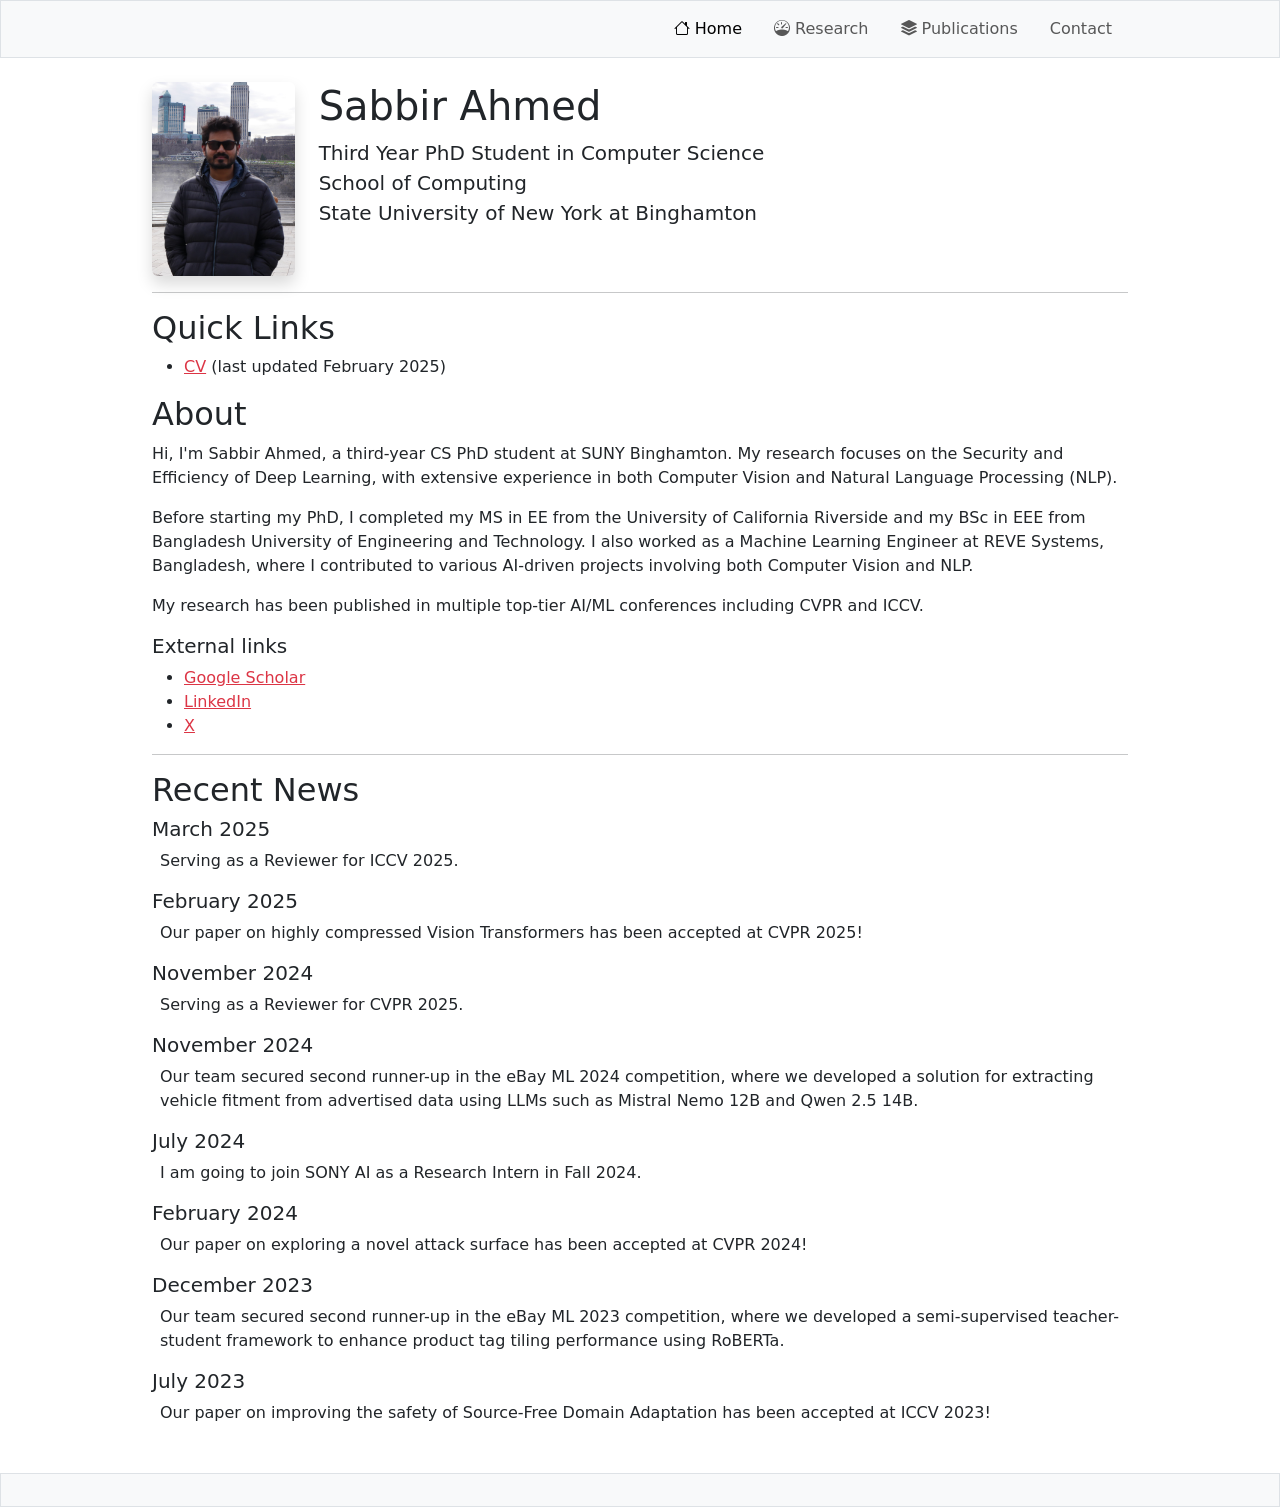
==== index.html @ a683b58c "updated" ====
<!DOCTYPE html>
<html class="h-100">
    <head>
        <title>About | Sabbir Ahmed</title>
        <link rel="stylesheet" href="//cdnjs.cloudflare.com/ajax/libs/normalize/8.0.1/normalize.min.css">
        <script src="https://ajax.googleapis.com/ajax/libs/jquery/3.6.0/jquery.min.js"></script>
        <link rel="stylesheet" href="/assets/styles/font-awesome-4.7.0/css/font-awesome.css">
        
        <link href="https://cdn.jsdelivr.net/npm/bootstrap@5.2.0-beta1/dist/css/bootstrap.min.css" rel="stylesheet" integrity="sha384-0evHe/X+R7YkIZDRvuzKMRqM+OrBnVFBL6DOitfPri4tjfHxaWutUpFmBp4vmVor" crossorigin="anonymous">
        <link rel="stylesheet" href="https://cdn.jsdelivr.net/npm/bootstrap-icons@1.4.0/font/bootstrap-icons.css">
        <script src="https://cdn.jsdelivr.net/npm/bootstrap@5.2.0-beta1/dist/js/bootstrap.bundle.min.js" integrity="sha384-pprn3073KE6tl6bjs2QrFaJGz5/SUsLqktiwsUTF55Jfv3qYSDhgCecCxMW52nD2" crossorigin="anonymous"></script>
    </head>

    <body class="d-flex flex-column h-100">
    
    <header id="header">
        <script>
            $(function() {
                $("#header").load("/assets/html/header.html");
            });
            </script>
    </header>
            
    <main class="flex-shrink-1">
        <div class="container" style="max-width:1000px;">
            <div class="row">
                <div class="col-md-2 col-sm-3 col-xs-3 mt-4">
                    <img class="rounded shadow img-fluid" src="/assets/img_people/pro_pic.jpg" data-holder-rendered="true">
                </div>
                <div class="col-md-10 col-sm-9 col-xs-6 mt-2 pt-3">
                    <h1>Sabbir Ahmed</h1>
                    <p class="lead">
                        Third Year PhD Student in Computer Science<br>
                        School of Computing<br>
                        State University of New York at Binghamton<br>
                    </p>
                </div>
            </div>
            <hr>

            <h2>Quick Links</h2>
            <ul>
                <!-- <li><a href="/research/" class="link-danger">For researchers and businesses interested in collaborating, see the Research page.</a></li>
                <li><a href="/policies/" class="link-danger">Are you a student interested in Vis research? Read the Lab Policies page first!</a></li> -->
                <li><a href="/assets/cv/Sabbir_CV_Feb_2025.pdf" target="_blank" class="link-danger">CV</a> (last updated February 2025)</li>
            </ul>

            <h2>About</h2>

            <p>
                Hi, I'm Sabbir Ahmed, a third-year CS PhD student at SUNY Binghamton. My research focuses on the Security and Efficiency of Deep Learning, with extensive experience in both Computer Vision and Natural Language Processing (NLP).
            </p>
            
            <p>
                Before starting my PhD, I completed my MS in EE from the University of California Riverside and my BSc in EEE from Bangladesh University of Engineering and Technology. I also worked as a Machine Learning Engineer at REVE Systems, Bangladesh, where I contributed to various AI-driven projects involving both Computer Vision and NLP.
            </p>            

            <p>
                My research has been published in multiple top-tier AI/ML conferences including CVPR and ICCV.
            </p>

            <!-- <p>
                Feel free to reach me at: <span style="color:green">sahmed9@binghamton.edu</span>
            </p> -->

            <h5>External links</h5> 
            <ul>
                <li><a href='https://scholar.google.com/citations?user=TVcMzOAAAAAJ&hl=en' class='link-danger' target='_blank'>Google Scholar</a></li>
                <!-- <li><a href='https://dblp.uni-trier.de/pid/139/2338.html' class='link-danger' target='_blank'>DBLP</a></li> -->
                <li><a href='https://www.linkedin.com/in/sabbirahmed1006/' class='link-danger' target='_blank'>LinkedIn</a></li>
                <li><a href='https://x.com/Sahmed9Ahmed' class='link-danger' target='_blank'>X</a></li>
            </ul>

            <hr>
            <h2>Recent News</h2>
            <div class="mb-5">
                <h5>March 2025</h5>
                <p class="mx-2">Serving as a Reviewer for ICCV 2025.</p>

                <h5>February 2025</h5>
                <p class="mx-2">Our paper on highly compressed Vision Transformers has been accepted at CVPR 2025!</p>
                
                <h5>November 2024</h5>
                <p class="mx-2">Serving as a Reviewer for CVPR 2025.</p>

                <h5>November 2024</h5>
                <p class="mx-2">Our team secured second runner-up in the eBay ML 2024 competition, where we developed a solution for extracting vehicle fitment from advertised data using LLMs such as Mistral Nemo 12B and Qwen 2.5 14B.</p>

                <h5>July 2024</h5>
                <p class="mx-2">I am going to join SONY AI as a Research Intern in Fall 2024.</p>

                <h5>February 2024</h5>
                <p class="mx-2">Our paper on exploring a novel attack surface has been accepted at CVPR 2024!</p>

                <h5>December 2023</h5>
                <p class="mx-2">Our team secured second runner-up in the eBay ML 2023 competition, where we developed a semi-supervised teacher-student framework to enhance product tag tiling performance using RoBERTa.</p>

                <h5>July 2023</h5>
                <p class="mx-2">Our paper on improving the safety of Source-Free Domain Adaptation has been accepted at ICCV 2023!</p>
            </div>
                <!-- <button type="button" class="btn btn-primary" data-bs-toggle="modal" data-bs-target="#exampleModal">
                    Launch demo modal
                  </button> -->

                <!-- Modal -->
                <div class="modal fade" id="feb-2022-modal" tabindex="-1" aria-labelledby="exampleModalLabel" aria-hidden="true">
                    <div class="modal-dialog modal-lg" role="document">
                    <div class="modal-content">
                        <!-- <div class="modal-header">
                            <h5 class="modal-title" id="exampleModalLabel">Modal title</h5>
                            <button type="button" class="btn-close" data-bs-dismiss="modal" aria-label="Close"></button>
                        </div> -->
                        <div class="modal-body mb-2 p-2">
                            <img class="rounded shadow img-fluid" src="/assets/img_people/arin_feb2022.png" data-holder-rendered="true">
                        </div>
                        <div class="modal-footer">
                            <!-- <button type="button" class="btn btn-secondary" data-bs-dismiss="modal">Close</button> -->
                            <button type="button" class="btn-close" data-bs-dismiss="modal" aria-label="Close"></button>
                        </div>
                    </div>
                    </div>
                </div>
                <div class="modal fade" id="dec-2024-modal" tabindex="-1" aria-labelledby="exampleModalLabel" aria-hidden="true">
                    <div class="modal-dialog modal-lg" role="document">
                    <div class="modal-content">
                        <div class="modal-body mb-2 p-2">
                            <img class="rounded shadow img-fluid" src="/assets/img_people/fall2024convocation.jpg" data-holder-rendered="true">
                        </div>
                        <div class="modal-footer">
                            <button type="button" class="btn-close" data-bs-dismiss="modal" aria-label="Close"></button>
                        </div>
                    </div>
                    </div>
                </div>


            </div>

        </div> <!-- end container -->
    </main>

    <footer class="footer mt-auto py-3 bg-light border border-top" id="footer">
        <script>
            $(function() {
                $("#footer").load("/assets/html/footer.html");
            });
        </script>
    </footer>







    </body>
</html>
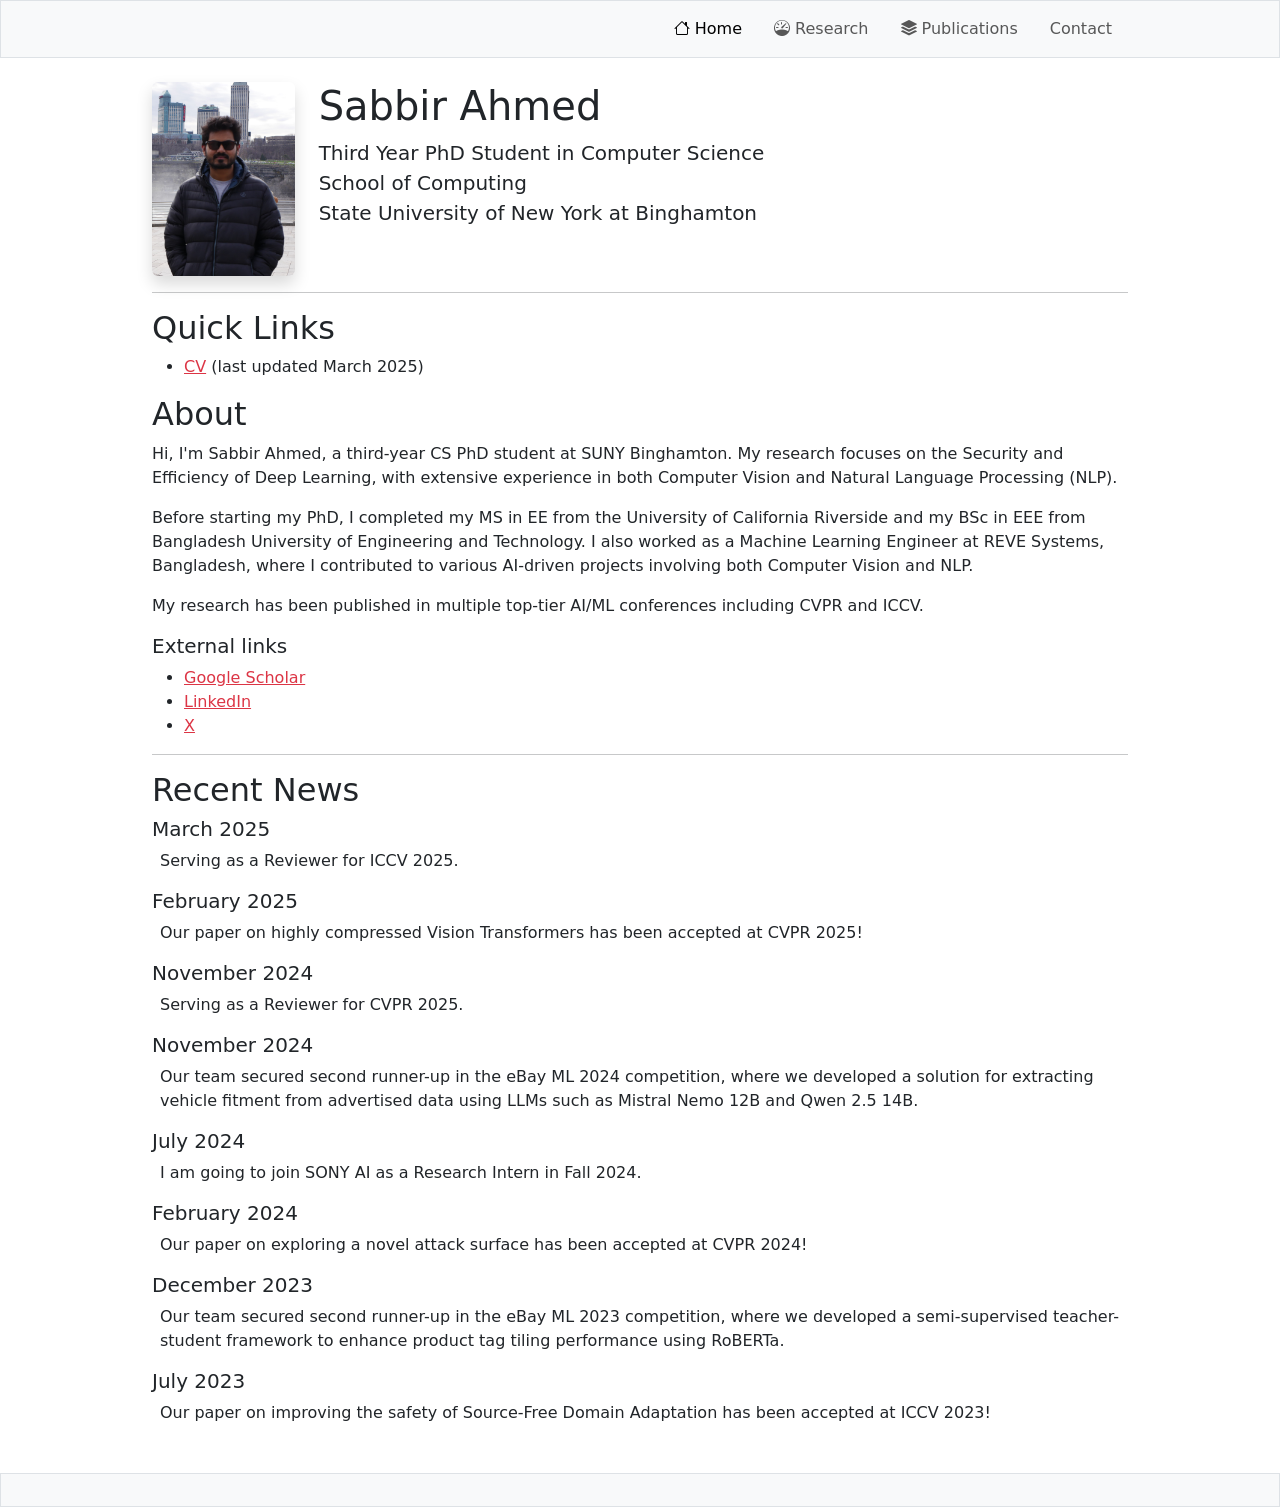
==== commit ec1465ac: "updated" ====
--- a/index.html
+++ b/index.html
@@ -42,7 +42,7 @@
             <ul>
                 <!-- <li><a href="/research/" class="link-danger">For researchers and businesses interested in collaborating, see the Research page.</a></li>
                 <li><a href="/policies/" class="link-danger">Are you a student interested in Vis research? Read the Lab Policies page first!</a></li> -->
-                <li><a href="/assets/cv/Sabbir_CV_Feb_2025.pdf" target="_blank" class="link-danger">CV</a> (last updated February 2025)</li>
+                <li><a href="/assets/cv/Sabbir_CV.pdf" target="_blank" class="link-danger">CV</a> (last updated March 2025)</li>
             </ul>
 
             <h2>About</h2>
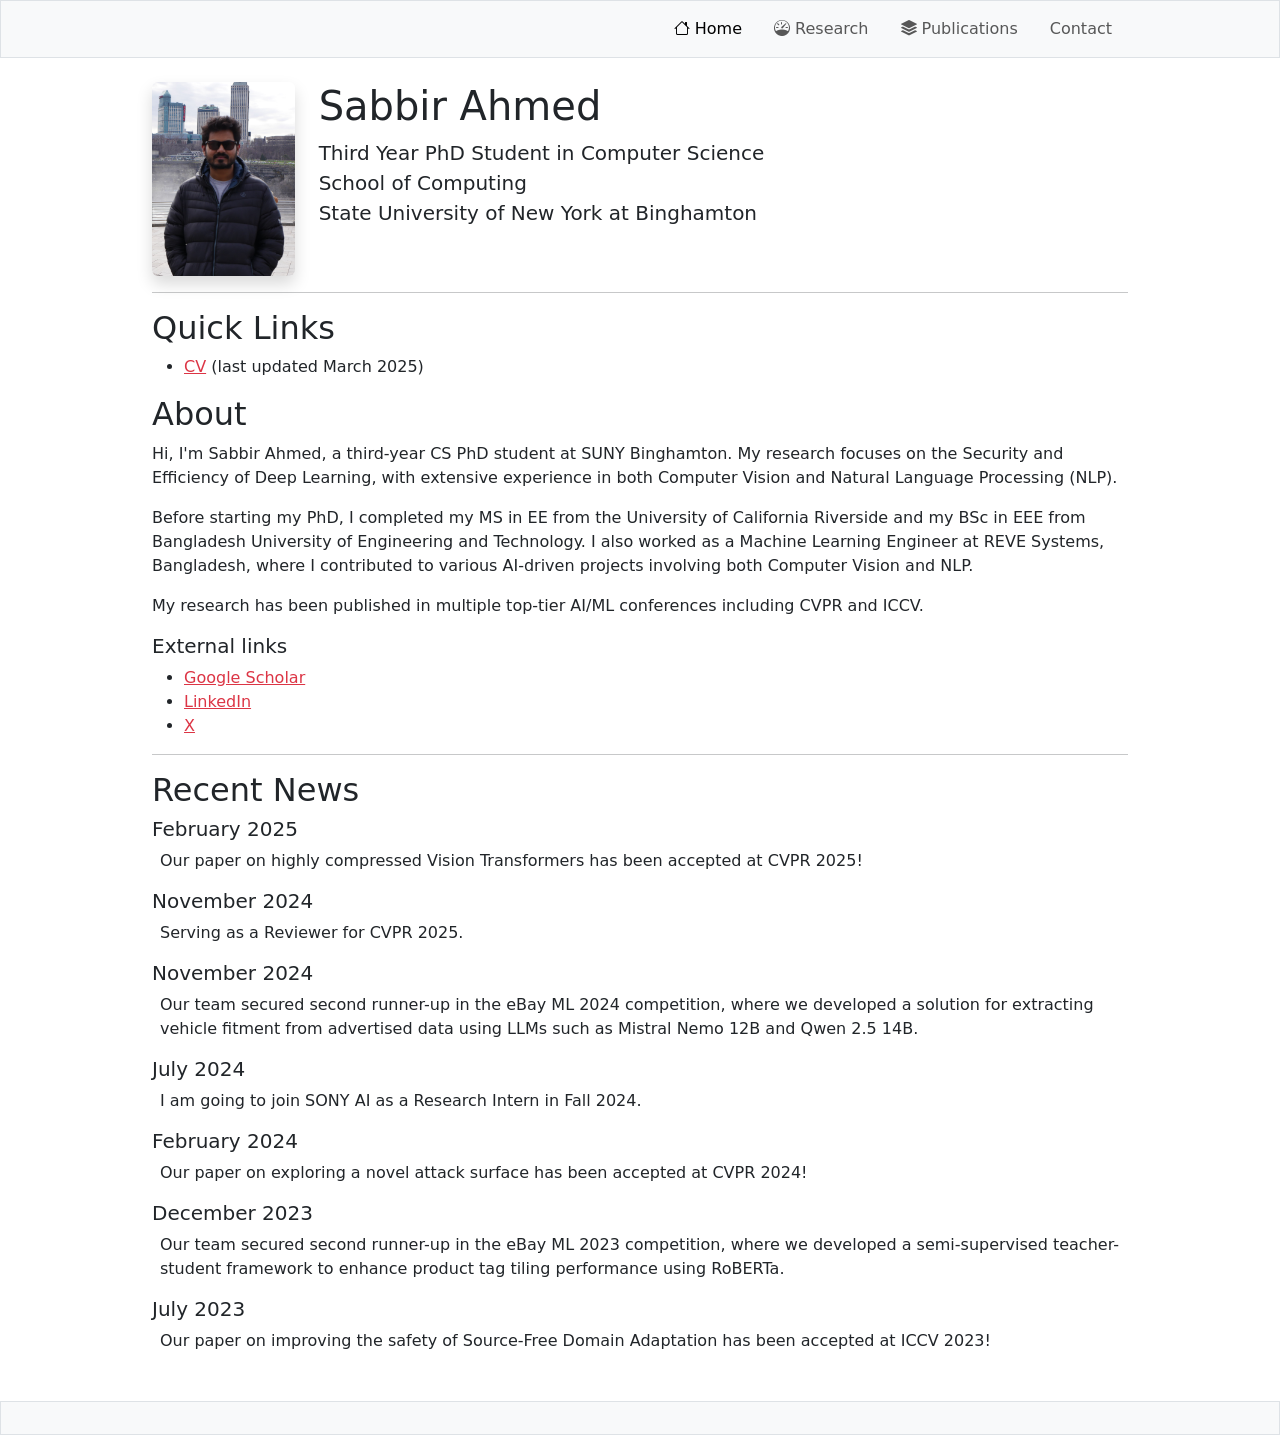
==== commit 366acbbd: "updated" ====
--- a/index.html
+++ b/index.html
@@ -74,9 +74,6 @@
             <hr>
             <h2>Recent News</h2>
             <div class="mb-5">
-                <h5>March 2025</h5>
-                <p class="mx-2">Serving as a Reviewer for ICCV 2025.</p>
-
                 <h5>February 2025</h5>
                 <p class="mx-2">Our paper on highly compressed Vision Transformers has been accepted at CVPR 2025!</p>
                 
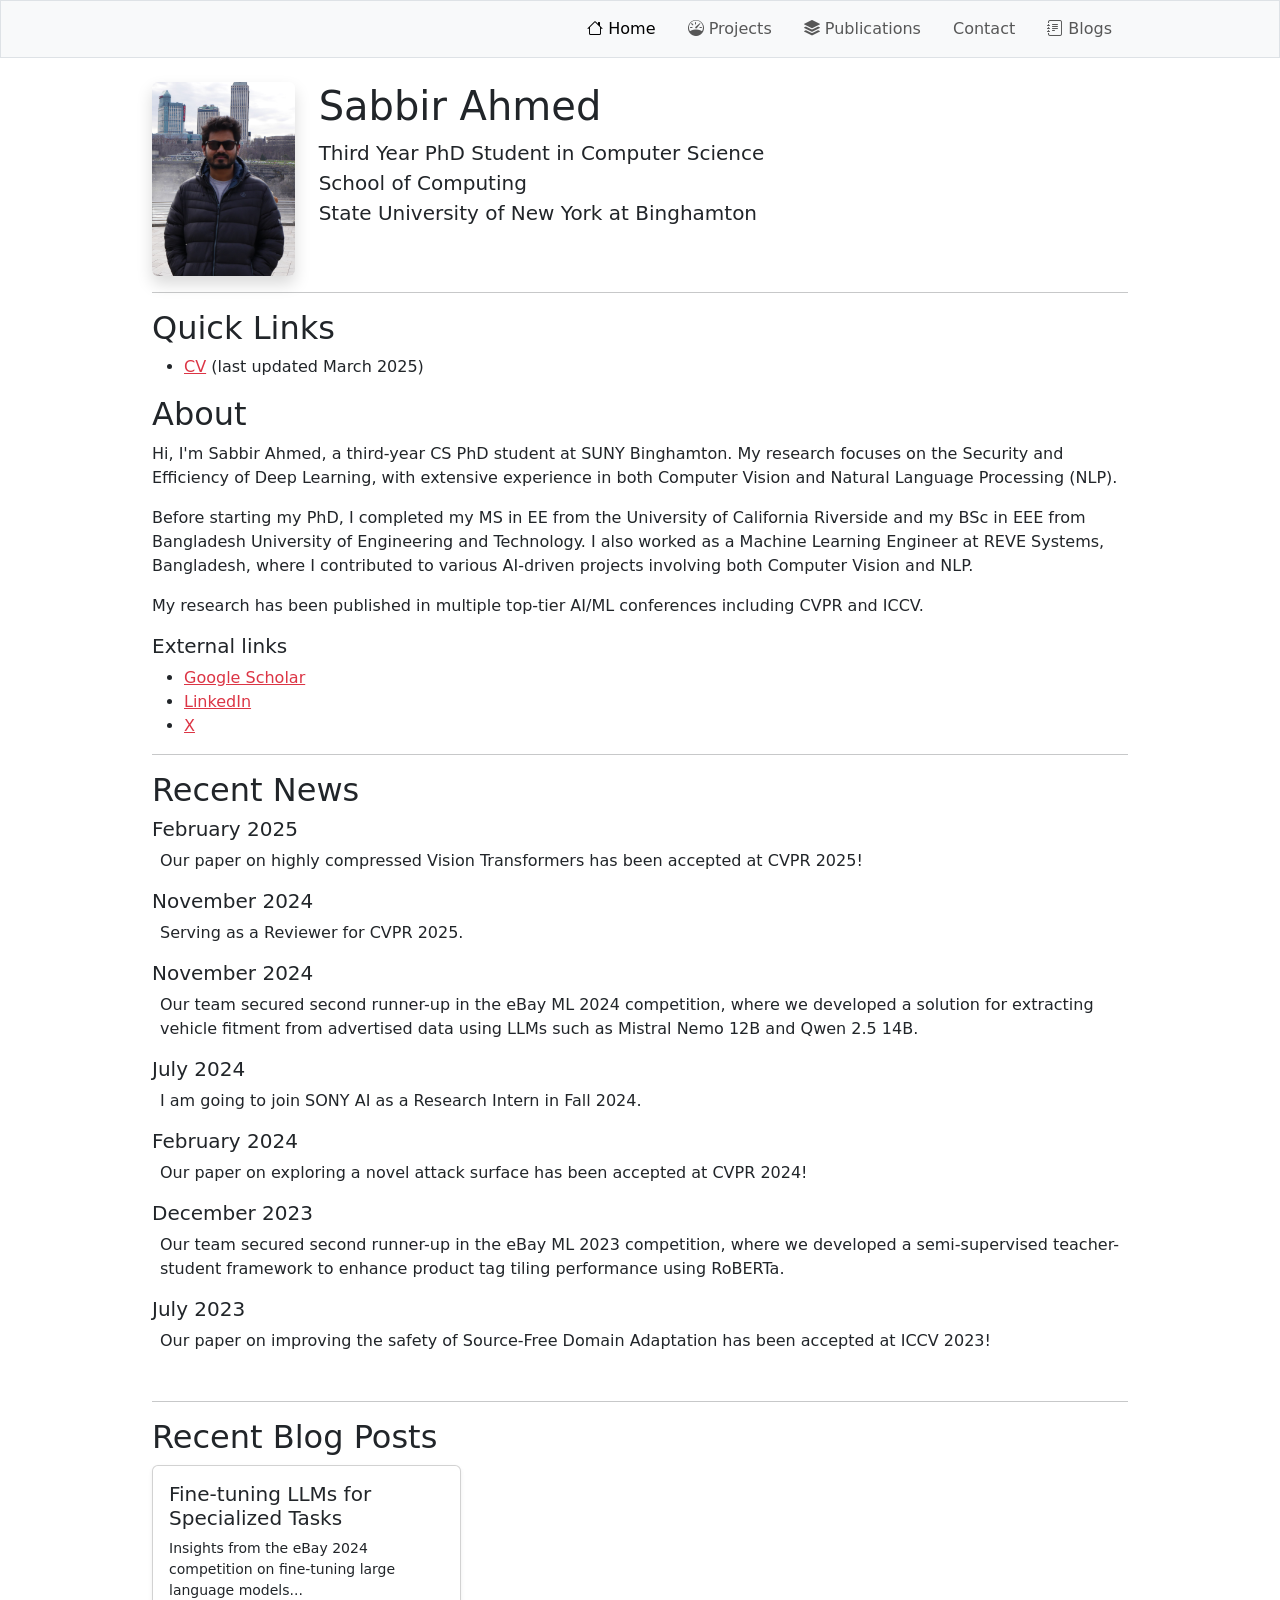
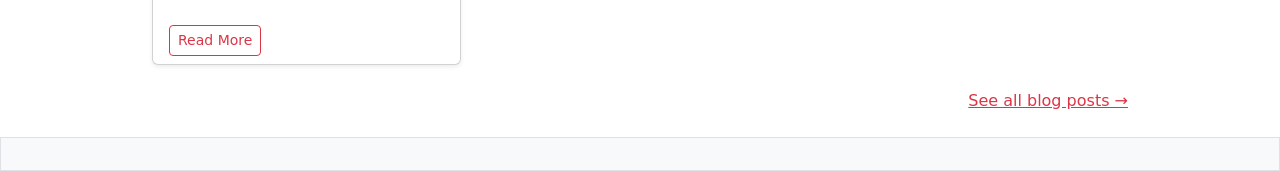
==== commit a94e2cd2: "updated" ====
--- a/index.html
+++ b/index.html
@@ -95,6 +95,25 @@
                 <h5>July 2023</h5>
                 <p class="mx-2">Our paper on improving the safety of Source-Free Domain Adaptation has been accepted at ICCV 2023!</p>
             </div>
+            <hr>
+            <h2>Recent Blog Posts</h2>
+            <div class="row">
+                <div class="col-md-4 mb-4">
+                    <div class="card h-100 shadow-sm">
+                        <div class="card-body">
+                            <h5 class="card-title">Fine-tuning LLMs for Specialized Tasks</h5>
+                            <p class="card-text small">Insights from the eBay 2024 competition on fine-tuning large language models...</p>
+                        </div>
+                        <div class="card-footer bg-transparent border-top-0">
+                            <a href="/blogs/fine-tuning-llms.html" class="btn btn-sm btn-outline-danger">Read More</a>
+                        </div>
+                    </div>
+                </div>
+                <!-- Add more blog previews here -->
+            </div>
+            <div class="text-end mb-4">
+                <a href="/blogs/" class="link-danger">See all blog posts &rarr;</a>
+            </div>
                 <!-- <button type="button" class="btn btn-primary" data-bs-toggle="modal" data-bs-target="#exampleModal">
                     Launch demo modal
                   </button> -->
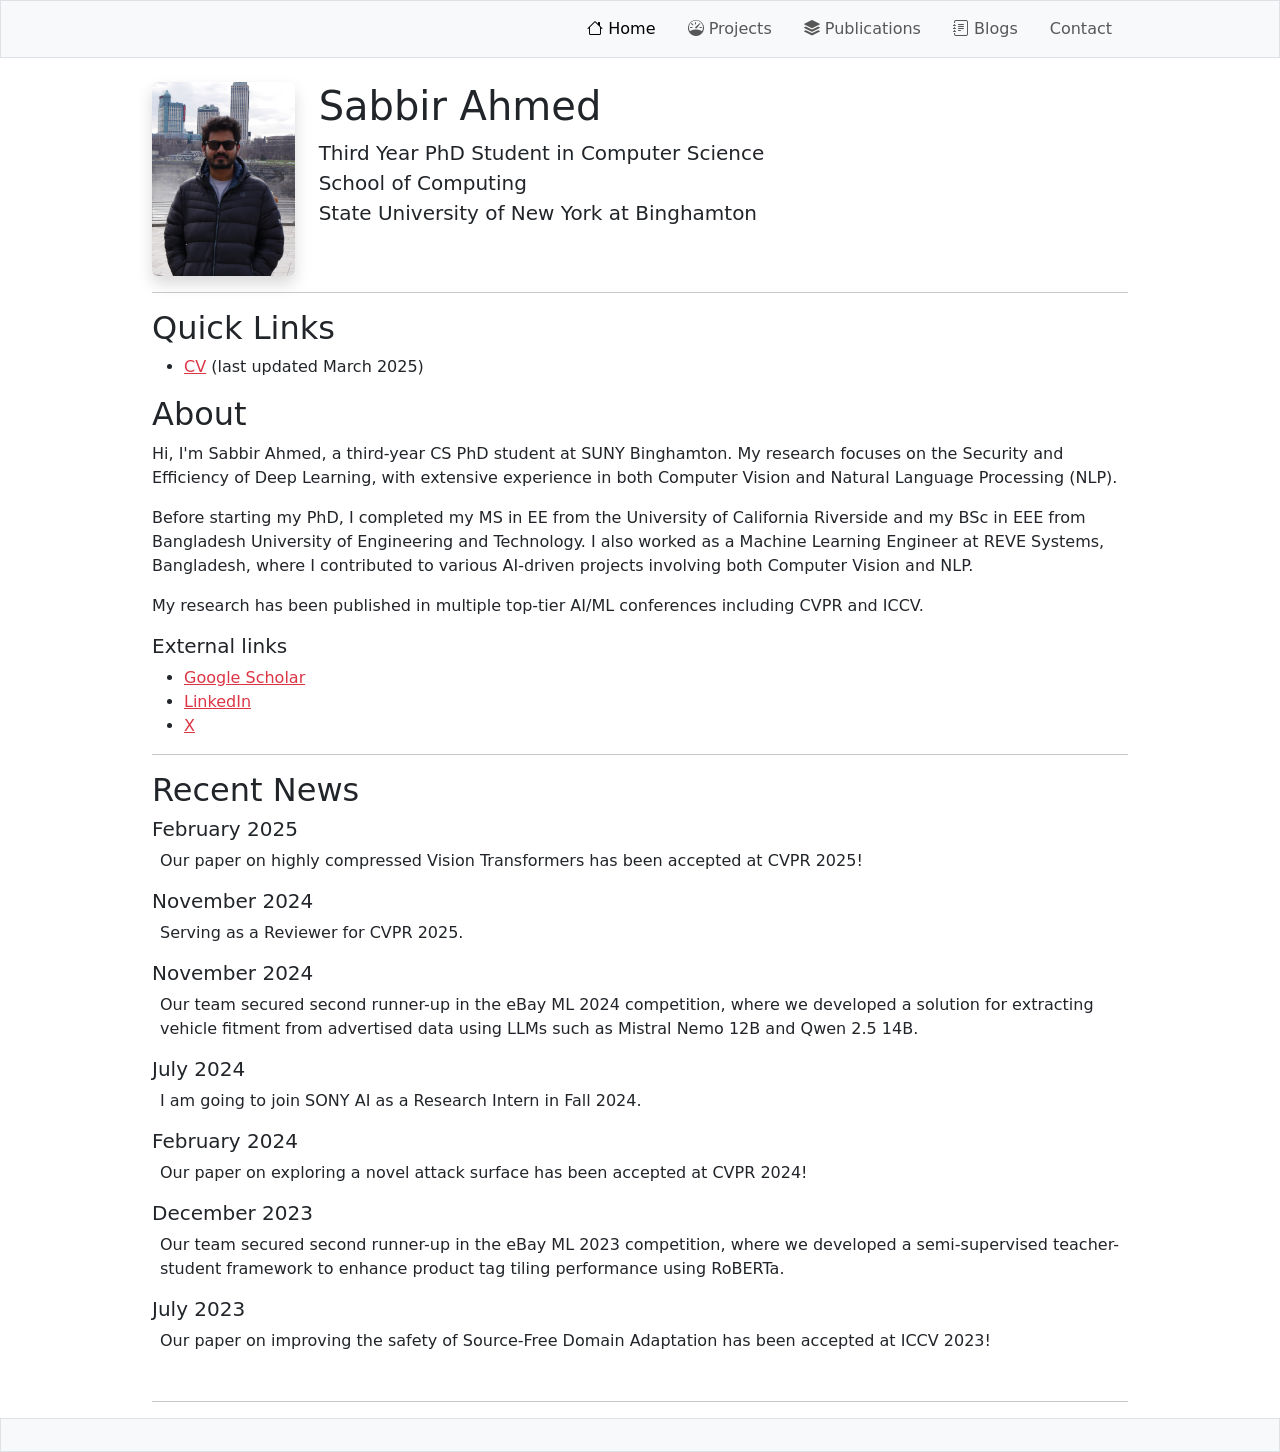
==== commit 3effd777: "updated" ====
--- a/index.html
+++ b/index.html
@@ -96,7 +96,7 @@
                 <p class="mx-2">Our paper on improving the safety of Source-Free Domain Adaptation has been accepted at ICCV 2023!</p>
             </div>
             <hr>
-            <h2>Recent Blog Posts</h2>
+            <!-- <h2>Recent Blog Posts</h2>
             <div class="row">
                 <div class="col-md-4 mb-4">
                     <div class="card h-100 shadow-sm">
@@ -110,10 +110,10 @@
                     </div>
                 </div>
                 <!-- Add more blog previews here -->
-            </div>
-            <div class="text-end mb-4">
+            <!-- </div> --> 
+            <!-- <div class="text-end mb-4">
                 <a href="/blogs/" class="link-danger">See all blog posts &rarr;</a>
-            </div>
+            </div> -->
                 <!-- <button type="button" class="btn btn-primary" data-bs-toggle="modal" data-bs-target="#exampleModal">
                     Launch demo modal
                   </button> -->
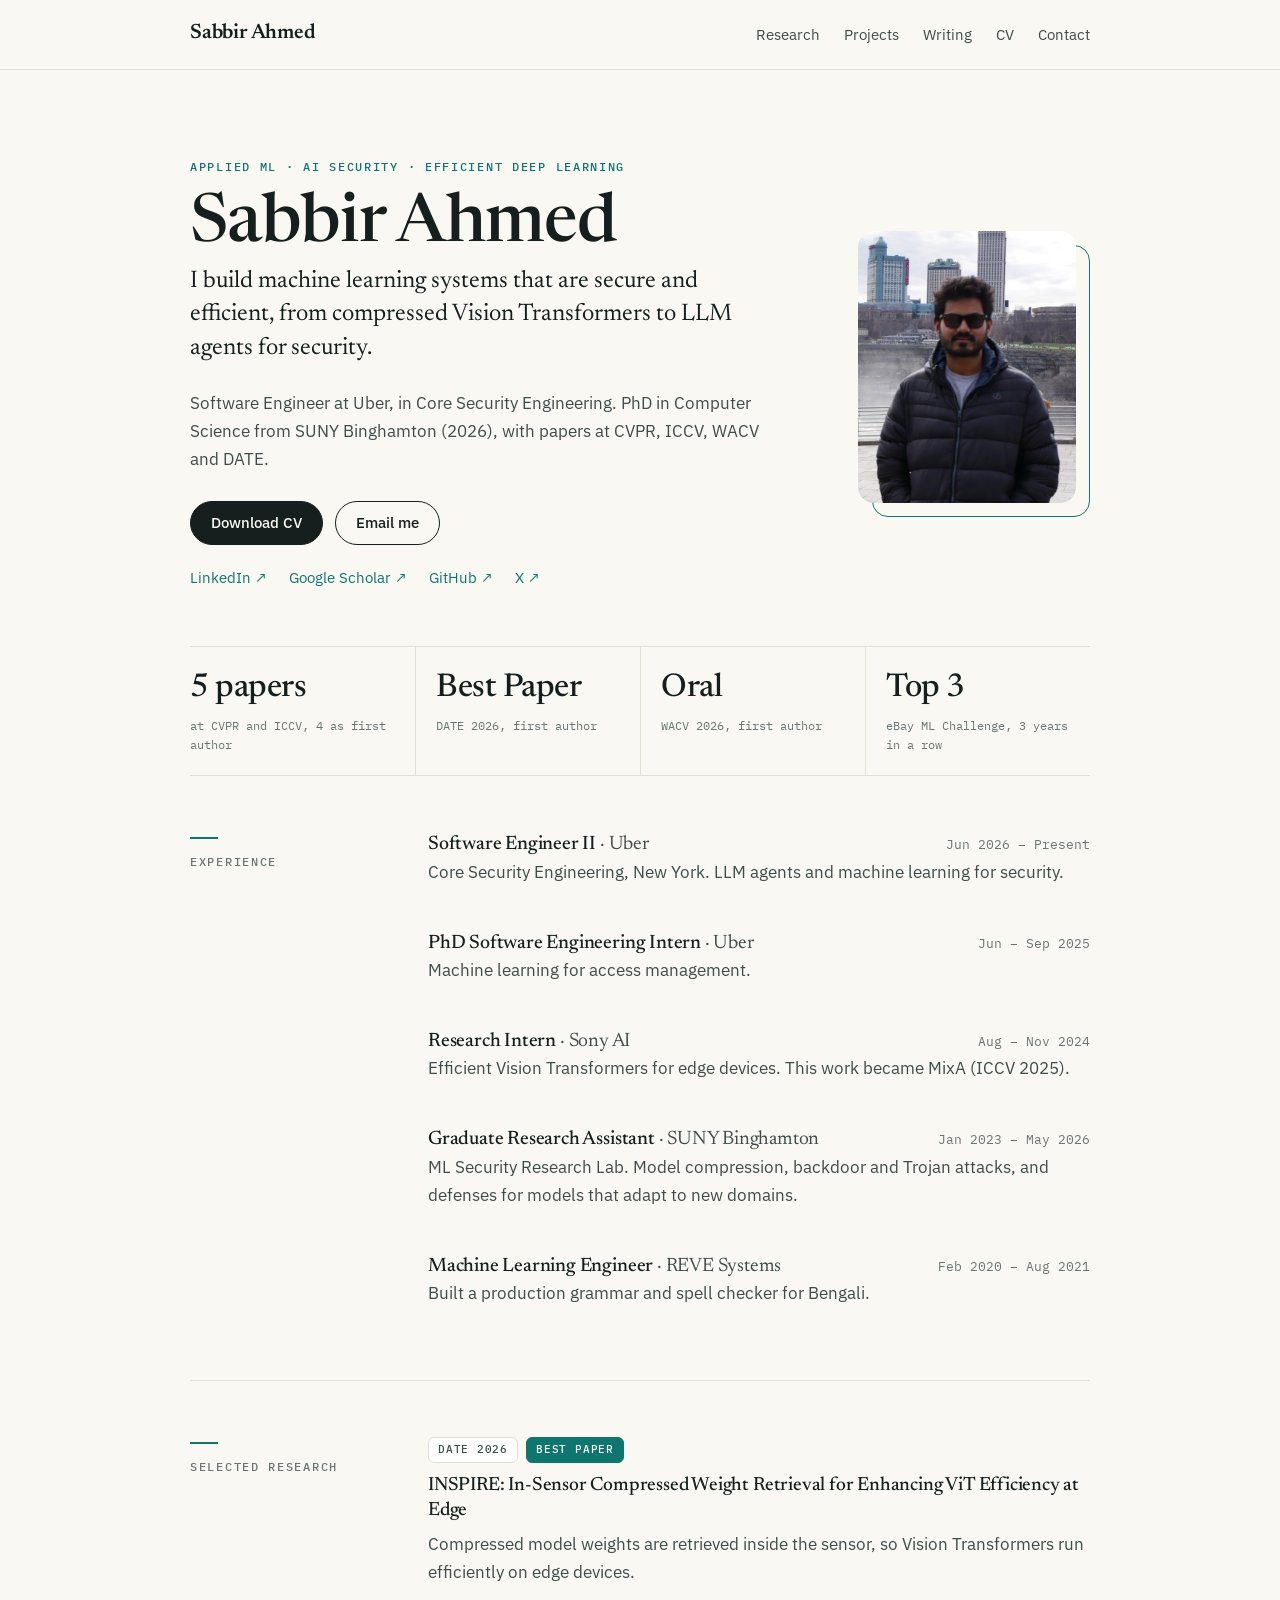
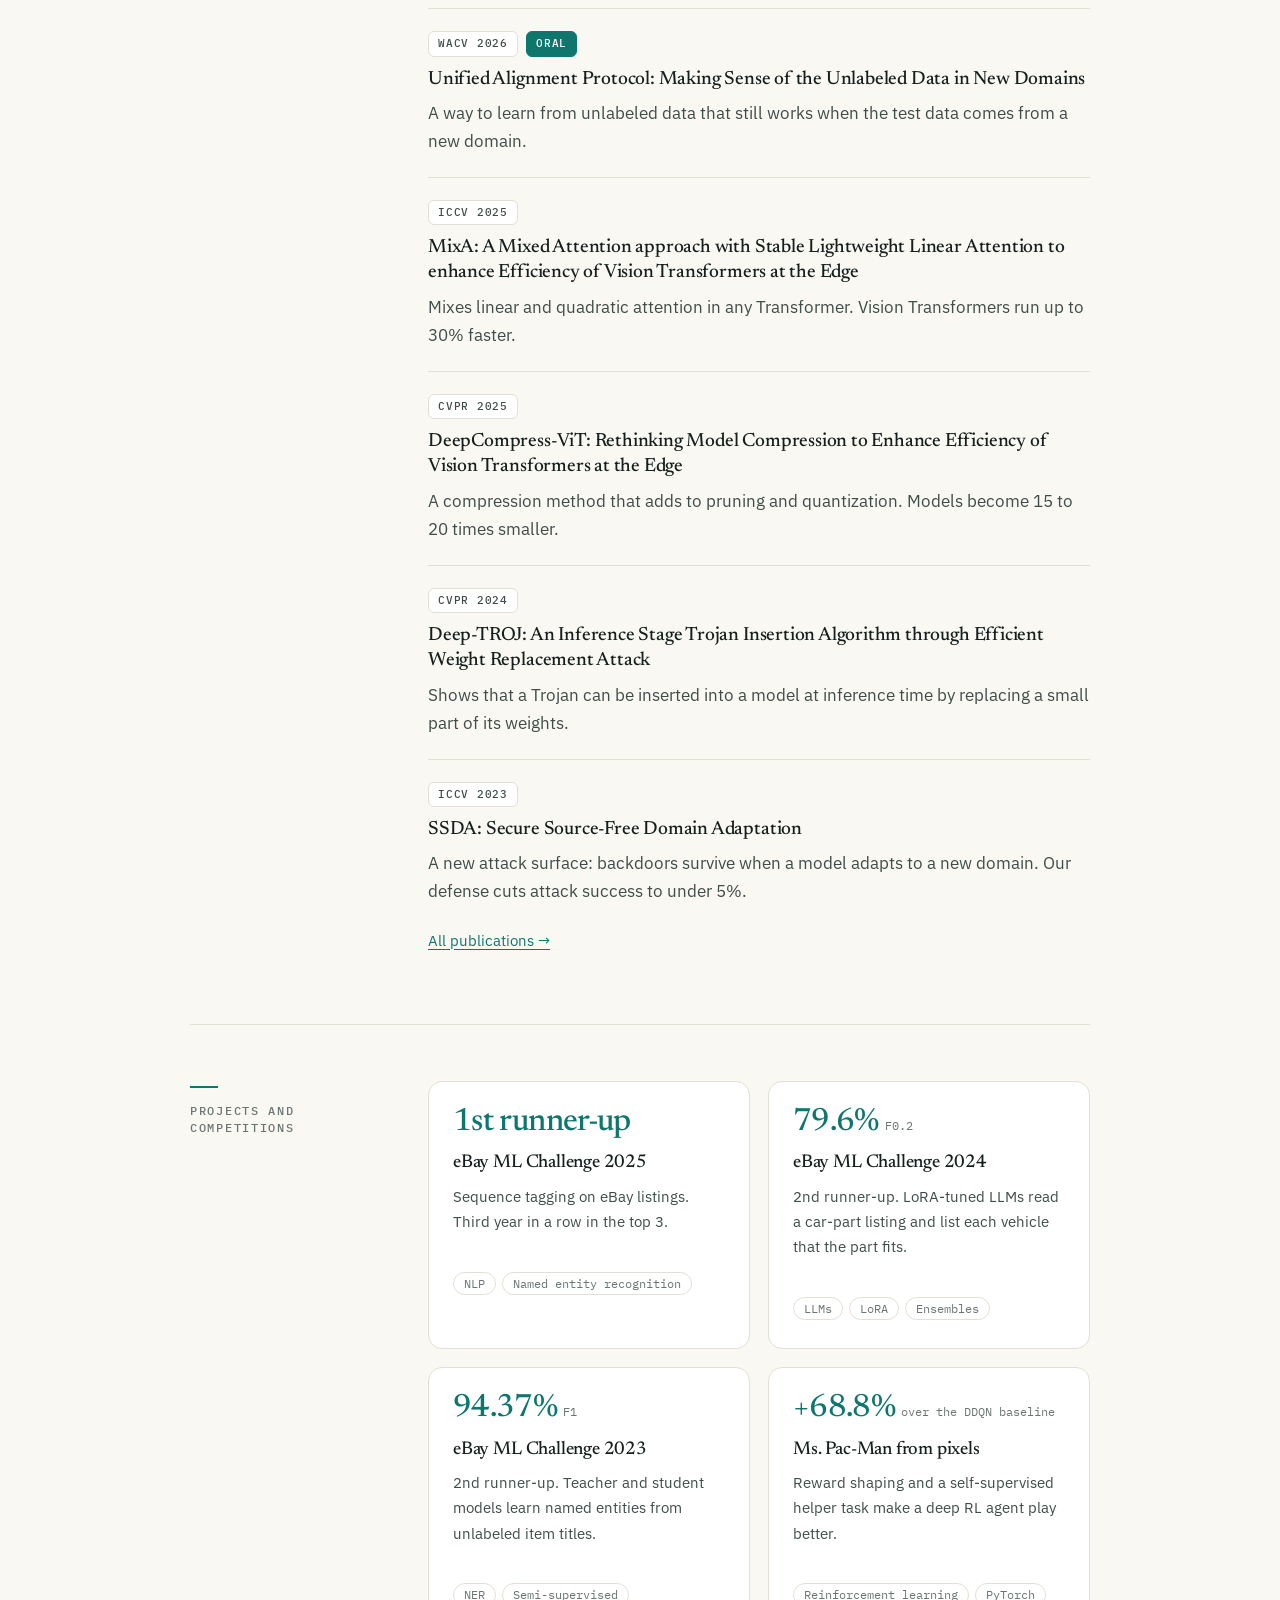
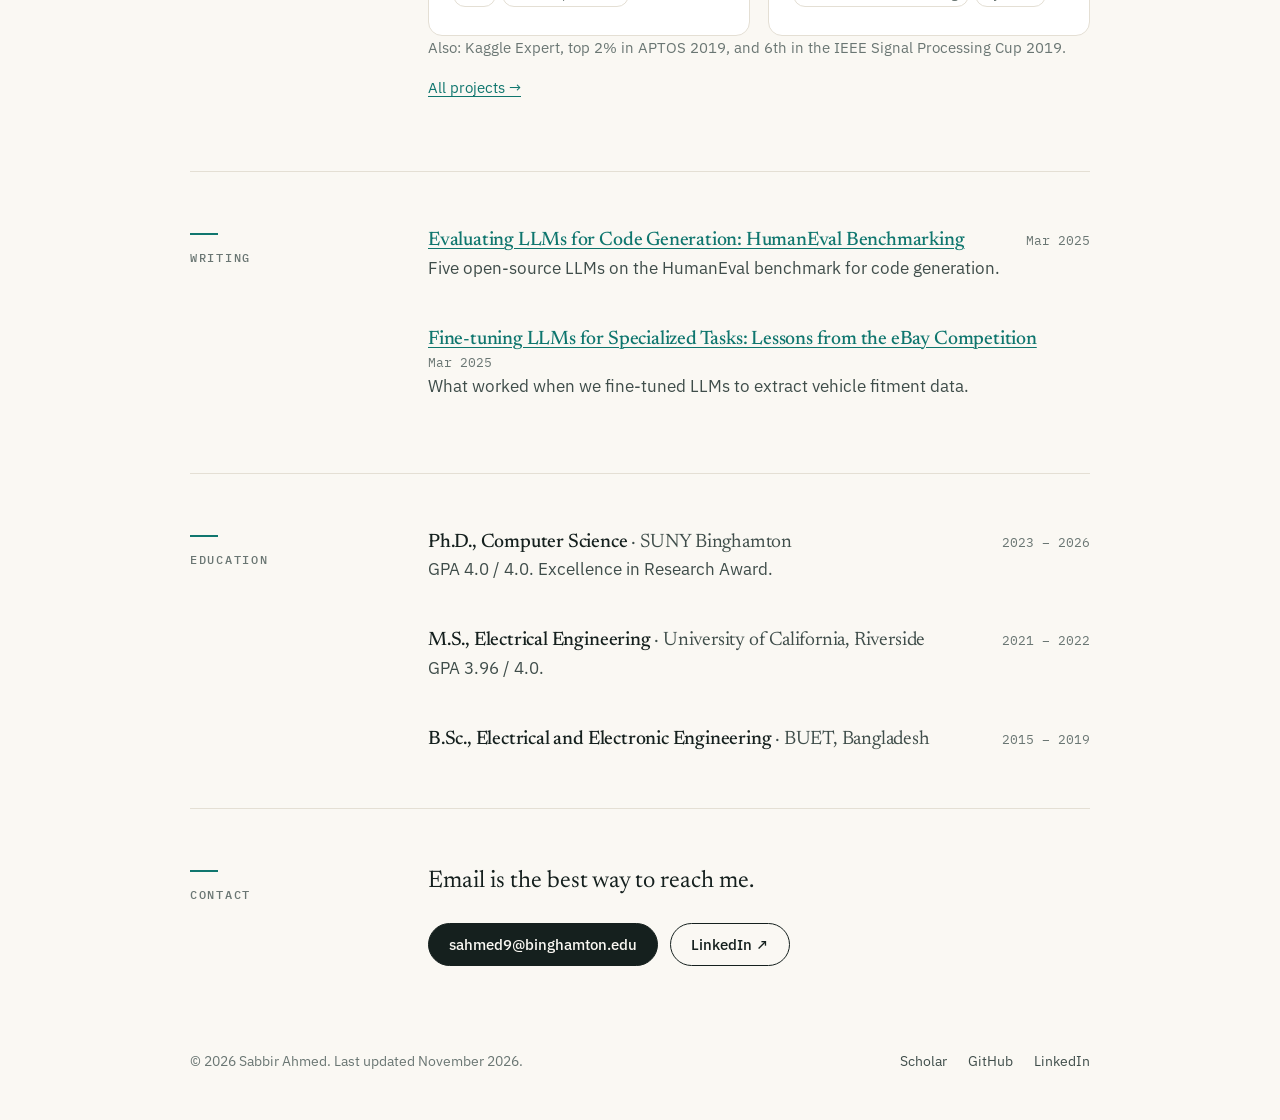
==== commit d5e96099: "Redesign the site and bring the content up to date - New home page: who I am, four proof facts, expe" ====
--- a/index.html
+++ b/index.html
@@ -1,173 +1,292 @@
 <!DOCTYPE html>
-<html class="h-100">
-    <head>
-        <title>About | Sabbir Ahmed</title>
-        <link rel="stylesheet" href="//cdnjs.cloudflare.com/ajax/libs/normalize/8.0.1/normalize.min.css">
-        <script src="https://ajax.googleapis.com/ajax/libs/jquery/3.6.0/jquery.min.js"></script>
-        <link rel="stylesheet" href="/assets/styles/font-awesome-4.7.0/css/font-awesome.css">
-        
-        <link href="https://cdn.jsdelivr.net/npm/bootstrap@5.2.0-beta1/dist/css/bootstrap.min.css" rel="stylesheet" integrity="sha384-0evHe/X+R7YkIZDRvuzKMRqM+OrBnVFBL6DOitfPri4tjfHxaWutUpFmBp4vmVor" crossorigin="anonymous">
-        <link rel="stylesheet" href="https://cdn.jsdelivr.net/npm/bootstrap-icons@1.4.0/font/bootstrap-icons.css">
-        <script src="https://cdn.jsdelivr.net/npm/bootstrap@5.2.0-beta1/dist/js/bootstrap.bundle.min.js" integrity="sha384-pprn3073KE6tl6bjs2QrFaJGz5/SUsLqktiwsUTF55Jfv3qYSDhgCecCxMW52nD2" crossorigin="anonymous"></script>
-    </head>
-
-    <body class="d-flex flex-column h-100">
-    
-    <header id="header">
-        <script>
-            $(function() {
-                $("#header").load("/assets/html/header.html");
-            });
-            </script>
-    </header>
-            
-    <main class="flex-shrink-1">
-        <div class="container" style="max-width:1000px;">
-            <div class="row">
-                <div class="col-md-2 col-sm-3 col-xs-3 mt-4">
-                    <img class="rounded shadow img-fluid" src="/assets/img_people/pro_pic.jpg" data-holder-rendered="true">
-                </div>
-                <div class="col-md-10 col-sm-9 col-xs-6 mt-2 pt-3">
-                    <h1>Sabbir Ahmed</h1>
-                    <p class="lead">
-                        Third Year PhD Student in Computer Science<br>
-                        School of Computing<br>
-                        State University of New York at Binghamton<br>
-                    </p>
-                </div>
+<html lang="en" class="sa">
+<head>
+    <meta charset="utf-8">
+    <meta name="viewport" content="width=device-width, initial-scale=1">
+    <title>Sabbir Ahmed | Secure and Efficient Machine Learning</title>
+    <meta name="description" content="Sabbir Ahmed is a Software Engineer at Uber working on LLM agents and machine learning for security. PhD in Computer Science. First-author papers at CVPR, ICCV and WACV on secure and efficient deep learning.">
+    <meta name="author" content="Sabbir Ahmed">
+    <link rel="canonical" href="https://sabbiracoustic1006.github.io/">
+
+    <!-- Preview card for LinkedIn, X, Slack and iMessage -->
+    <meta property="og:type" content="profile">
+    <meta property="og:site_name" content="Sabbir Ahmed">
+    <meta property="og:title" content="Sabbir Ahmed | Secure and Efficient Machine Learning">
+    <meta property="og:description" content="Software Engineer at Uber. PhD in Computer Science. Papers at CVPR, ICCV and WACV on secure and efficient deep learning.">
+    <meta property="og:url" content="https://sabbiracoustic1006.github.io/">
+    <meta property="og:image" content="https://sabbiracoustic1006.github.io/assets/img_misc/share-card.png">
+    <meta name="twitter:card" content="summary_large_image">
+
+    <link rel="icon" href="/favicon.svg" type="image/svg+xml">
+    <link rel="preconnect" href="https://fonts.googleapis.com">
+    <link rel="preconnect" href="https://fonts.gstatic.com" crossorigin>
+    <link rel="stylesheet" href="https://fonts.googleapis.com/css2?family=IBM+Plex+Mono:wght@400;500&family=IBM+Plex+Sans:wght@400;500;600&family=Newsreader:opsz,wght@6..72,400;6..72,500;6..72,600&display=swap">
+    <link rel="stylesheet" href="/assets/styles/site.css">
+
+    <!-- Tells Google who this page is about -->
+    <script type="application/ld+json">
+    {
+      "@context": "https://schema.org",
+      "@type": "Person",
+      "name": "Sabbir Ahmed",
+      "url": "https://sabbiracoustic1006.github.io/",
+      "image": "https://sabbiracoustic1006.github.io/assets/img_people/sabbir.jpg",
+      "jobTitle": "Software Engineer",
+      "worksFor": { "@type": "Organization", "name": "Uber" },
+      "alumniOf": [
+        { "@type": "CollegeOrUniversity", "name": "State University of New York at Binghamton" },
+        { "@type": "CollegeOrUniversity", "name": "University of California, Riverside" },
+        { "@type": "CollegeOrUniversity", "name": "Bangladesh University of Engineering and Technology" }
+      ],
+      "knowsAbout": ["Machine learning", "AI security", "Model compression", "Vision Transformers", "Large language models"],
+      "sameAs": [
+        "https://scholar.google.com/citations?user=TVcMzOAAAAAJ&hl=en",
+        "https://www.linkedin.com/in/sabbirahmed1006/",
+        "https://github.com/sabbiracoustic1006",
+        "https://x.com/Sahmed9Ahmed"
+      ]
+    }
+    </script>
+</head>
+
+<body>
+<a class="sa-skip" href="#main">Skip to content</a>
+
+<header class="sa-header">
+    <div class="sa-wrap">
+        <a class="sa-brand" href="/" aria-current="page">Sabbir Ahmed</a>
+        <nav class="sa-nav" aria-label="Main">
+            <a href="/publications/">Research</a>
+            <a href="/projects/">Projects</a>
+            <a href="/blogs/">Writing</a>
+            <a href="/assets/cv/Sabbir_CV.pdf">CV</a>
+            <a href="mailto:sahmed9@binghamton.edu">Contact</a>
+        </nav>
+    </div>
+</header>
+
+<main id="main" class="sa-wrap">
+
+    <!-- 1. Who I am, in one screen ------------------------------------------- -->
+    <section class="hero" aria-label="Introduction">
+        <div class="rise">
+            <p class="eyebrow">Applied ML &middot; AI security &middot; Efficient deep learning</p>
+            <h1>Sabbir Ahmed</h1>
+            <p class="lede">I build machine learning systems that are secure and efficient, from compressed Vision Transformers to LLM agents for security.</p>
+            <p class="now">Software Engineer at Uber, in Core Security Engineering. PhD in Computer Science from SUNY Binghamton (2026), with papers at CVPR, ICCV, WACV and DATE.</p>
+            <div class="actions">
+                <a class="btn btn-primary" href="/assets/cv/Sabbir_CV.pdf">Download CV</a>
+                <a class="btn" href="mailto:sahmed9@binghamton.edu">Email me</a>
             </div>
-            <hr>
-
-            <h2>Quick Links</h2>
-            <ul>
-                <!-- <li><a href="/research/" class="link-danger">For researchers and businesses interested in collaborating, see the Research page.</a></li>
-                <li><a href="/policies/" class="link-danger">Are you a student interested in Vis research? Read the Lab Policies page first!</a></li> -->
-                <li><a href="/assets/cv/Sabbir_CV.pdf" target="_blank" class="link-danger">CV</a> (last updated March 2025)</li>
+            <ul class="links">
+                <li><a href="https://www.linkedin.com/in/sabbirahmed1006/" target="_blank" rel="noopener">LinkedIn &nearr;</a></li>
+                <li><a href="https://scholar.google.com/citations?user=TVcMzOAAAAAJ&hl=en" target="_blank" rel="noopener">Google Scholar &nearr;</a></li>
+                <li><a href="https://github.com/sabbiracoustic1006" target="_blank" rel="noopener">GitHub &nearr;</a></li>
+                <li><a href="https://x.com/Sahmed9Ahmed" target="_blank" rel="noopener">X &nearr;</a></li>
             </ul>
-
-            <h2>About</h2>
-
-            <p>
-                Hi, I'm Sabbir Ahmed, a third-year CS PhD student at SUNY Binghamton. My research focuses on the Security and Efficiency of Deep Learning, with extensive experience in both Computer Vision and Natural Language Processing (NLP).
-            </p>
-            
-            <p>
-                Before starting my PhD, I completed my MS in EE from the University of California Riverside and my BSc in EEE from Bangladesh University of Engineering and Technology. I also worked as a Machine Learning Engineer at REVE Systems, Bangladesh, where I contributed to various AI-driven projects involving both Computer Vision and NLP.
-            </p>            
-
-            <p>
-                My research has been published in multiple top-tier AI/ML conferences including CVPR and ICCV.
-            </p>
-
-            <!-- <p>
-                Feel free to reach me at: <span style="color:green">sahmed9@binghamton.edu</span>
-            </p> -->
-
-            <h5>External links</h5> 
-            <ul>
-                <li><a href='https://scholar.google.com/citations?user=TVcMzOAAAAAJ&hl=en' class='link-danger' target='_blank'>Google Scholar</a></li>
-                <!-- <li><a href='https://dblp.uni-trier.de/pid/139/2338.html' class='link-danger' target='_blank'>DBLP</a></li> -->
-                <li><a href='https://www.linkedin.com/in/sabbirahmed1006/' class='link-danger' target='_blank'>LinkedIn</a></li>
-                <li><a href='https://x.com/Sahmed9Ahmed' class='link-danger' target='_blank'>X</a></li>
-            </ul>
-
-            <hr>
-            <h2>Recent News</h2>
-            <div class="mb-5">
-                <h5>February 2025</h5>
-                <p class="mx-2">Our paper on highly compressed Vision Transformers has been accepted at CVPR 2025!</p>
-                
-                <h5>November 2024</h5>
-                <p class="mx-2">Serving as a Reviewer for CVPR 2025.</p>
-
-                <h5>November 2024</h5>
-                <p class="mx-2">Our team secured second runner-up in the eBay ML 2024 competition, where we developed a solution for extracting vehicle fitment from advertised data using LLMs such as Mistral Nemo 12B and Qwen 2.5 14B.</p>
-
-                <h5>July 2024</h5>
-                <p class="mx-2">I am going to join SONY AI as a Research Intern in Fall 2024.</p>
-
-                <h5>February 2024</h5>
-                <p class="mx-2">Our paper on exploring a novel attack surface has been accepted at CVPR 2024!</p>
-
-                <h5>December 2023</h5>
-                <p class="mx-2">Our team secured second runner-up in the eBay ML 2023 competition, where we developed a semi-supervised teacher-student framework to enhance product tag tiling performance using RoBERTa.</p>
-
-                <h5>July 2023</h5>
-                <p class="mx-2">Our paper on improving the safety of Source-Free Domain Adaptation has been accepted at ICCV 2023!</p>
+        </div>
+        <figure class="portrait rise rise-2">
+            <img src="/assets/img_people/sabbir.jpg" width="800" height="1088" alt="Portrait of Sabbir Ahmed">
+        </figure>
+    </section>
+
+    <!-- 2. Proof, as four facts ------------------------------------------------ -->
+    <ul class="proof rise rise-3" aria-label="Highlights">
+        <li><b>5 papers</b><span>at CVPR and ICCV, 4 as first author</span></li>
+        <li><b>Best Paper</b><span>DATE 2026, first author</span></li>
+        <li><b>Oral</b><span>WACV 2026, first author</span></li>
+        <li><b>Top 3</b><span>eBay ML Challenge, 3 years in a row</span></li>
+    </ul>
+
+    <!-- 3. Experience ------------------------------------------------------------ -->
+    <section class="section" id="experience">
+        <h2>Experience</h2>
+        <ol class="rows">
+            <li class="row">
+                <div class="row-head">
+                    <h3>Software Engineer II <span class="org">&middot; Uber</span></h3>
+                    <span class="when">Jun 2026 &ndash; Present</span>
+                </div>
+                <p>Core Security Engineering, New York. LLM agents and machine learning for security.</p>
+            </li>
+            <li class="row">
+                <div class="row-head">
+                    <h3>PhD Software Engineering Intern <span class="org">&middot; Uber</span></h3>
+                    <span class="when">Jun &ndash; Sep 2025</span>
+                </div>
+                <p>Machine learning for access management.</p>
+            </li>
+            <li class="row">
+                <div class="row-head">
+                    <h3>Research Intern <span class="org">&middot; Sony AI</span></h3>
+                    <span class="when">Aug &ndash; Nov 2024</span>
+                </div>
+                <p>Efficient Vision Transformers for edge devices. This work became MixA (ICCV 2025).</p>
+            </li>
+            <li class="row">
+                <div class="row-head">
+                    <h3>Graduate Research Assistant <span class="org">&middot; SUNY Binghamton</span></h3>
+                    <span class="when">Jan 2023 &ndash; May 2026</span>
+                </div>
+                <p>ML Security Research Lab. Model compression, backdoor and Trojan attacks, and defenses for models that adapt to new domains.</p>
+            </li>
+            <li class="row">
+                <div class="row-head">
+                    <h3>Machine Learning Engineer <span class="org">&middot; REVE Systems</span></h3>
+                    <span class="when">Feb 2020 &ndash; Aug 2021</span>
+                </div>
+                <p>Built a production grammar and spell checker for Bengali.</p>
+            </li>
+        </ol>
+    </section>
+
+    <!-- 4. Selected research ----------------------------------------------------- -->
+    <section class="section" id="research">
+        <h2>Selected research</h2>
+        <div>
+            <ol class="papers">
+                <li class="paper">
+                    <div class="tags"><span class="tag">DATE 2026</span><span class="tag tag-award">Best Paper</span></div>
+                    <h3>INSPIRE: In-Sensor Compressed Weight Retrieval for Enhancing ViT Efficiency at Edge</h3>
+                    <p class="sum">Compressed model weights are retrieved inside the sensor, so Vision Transformers run efficiently on edge devices.</p>
+                </li>
+                <li class="paper">
+                    <div class="tags"><span class="tag">WACV 2026</span><span class="tag tag-award">Oral</span></div>
+                    <h3><a href="https://openaccess.thecvf.com/content/WACV2026/html/Ahmed_Unified_Alignment_Protocol_Making_Sense_of_the_Unlabeled_Data_in_WACV_2026_paper.html" target="_blank" rel="noopener">Unified Alignment Protocol: Making Sense of the Unlabeled Data in New Domains</a></h3>
+                    <p class="sum">A way to learn from unlabeled data that still works when the test data comes from a new domain.</p>
+                </li>
+                <li class="paper">
+                    <div class="tags"><span class="tag">ICCV 2025</span></div>
+                    <h3><a href="https://openaccess.thecvf.com/content/ICCV2025/html/Ahmed_MixA_A_Mixed_Attention_approach_with_Stable_Lightweight_Linear_Attention_ICCV_2025_paper.html" target="_blank" rel="noopener">MixA: A Mixed Attention approach with Stable Lightweight Linear Attention to enhance Efficiency of Vision Transformers at the Edge</a></h3>
+                    <p class="sum">Mixes linear and quadratic attention in any Transformer. Vision Transformers run up to 30% faster.</p>
+                </li>
+                <li class="paper">
+                    <div class="tags"><span class="tag">CVPR 2025</span></div>
+                    <h3><a href="https://openaccess.thecvf.com/content/CVPR2025/html/Ahmed_DeepCompress-ViT_Rethinking_Model_Compression_to_Enhance_Efficiency_of_Vision_Transformers_CVPR_2025_paper.html" target="_blank" rel="noopener">DeepCompress-ViT: Rethinking Model Compression to Enhance Efficiency of Vision Transformers at the Edge</a></h3>
+                    <p class="sum">A compression method that adds to pruning and quantization. Models become 15 to 20 times smaller.</p>
+                </li>
+                <li class="paper">
+                    <div class="tags"><span class="tag">CVPR 2024</span></div>
+                    <h3><a href="https://openaccess.thecvf.com/content/CVPR2024/html/Ahmed_Deep-TROJ_An_Inference_Stage_Trojan_Insertion_Algorithm_through_Efficient_Weight_CVPR_2024_paper.html" target="_blank" rel="noopener">Deep-TROJ: An Inference Stage Trojan Insertion Algorithm through Efficient Weight Replacement Attack</a></h3>
+                    <p class="sum">Shows that a Trojan can be inserted into a model at inference time by replacing a small part of its weights.</p>
+                </li>
+                <li class="paper">
+                    <div class="tags"><span class="tag">ICCV 2023</span></div>
+                    <h3><a href="https://openaccess.thecvf.com/content/ICCV2023/html/Ahmed_SSDA_Secure_Source-Free_Domain_Adaptation_ICCV_2023_paper.html" target="_blank" rel="noopener">SSDA: Secure Source-Free Domain Adaptation</a></h3>
+                    <p class="sum">A new attack surface: backdoors survive when a model adapts to a new domain. Our defense cuts attack success to under 5%.</p>
+                </li>
+            </ol>
+            <p class="more"><a href="/publications/">All publications &rarr;</a></p>
+        </div>
+    </section>
+
+    <!-- 5. Projects and competitions ------------------------------------------- -->
+    <section class="section" id="projects">
+        <h2>Projects and competitions</h2>
+        <div>
+            <div class="cards">
+                <article class="card">
+                    <p class="metric">1st runner-up</p>
+                    <h3>eBay ML Challenge 2025</h3>
+                    <p>Sequence tagging on eBay listings. Third year in a row in the top 3.</p>
+                    <ul class="chips"><li class="chip">NLP</li><li class="chip">Named entity recognition</li></ul>
+                </article>
+                <article class="card">
+                    <p class="metric">79.6%<small>F0.2</small></p>
+                    <h3><a href="/projects/">eBay ML Challenge 2024</a></h3>
+                    <p>2nd runner-up. LoRA-tuned LLMs read a car-part listing and list each vehicle that the part fits.</p>
+                    <ul class="chips"><li class="chip">LLMs</li><li class="chip">LoRA</li><li class="chip">Ensembles</li></ul>
+                </article>
+                <article class="card">
+                    <p class="metric">94.37%<small>F1</small></p>
+                    <h3><a href="/projects/">eBay ML Challenge 2023</a></h3>
+                    <p>2nd runner-up. Teacher and student models learn named entities from unlabeled item titles.</p>
+                    <ul class="chips"><li class="chip">NER</li><li class="chip">Semi-supervised</li></ul>
+                </article>
+                <article class="card">
+                    <p class="metric">+68.8%<small>over the DDQN baseline</small></p>
+                    <h3><a href="/projects/ms-pacman-rl/">Ms. Pac-Man from pixels</a></h3>
+                    <p>Reward shaping and a self-supervised helper task make a deep RL agent play better.</p>
+                    <ul class="chips"><li class="chip">Reinforcement learning</li><li class="chip">PyTorch</li></ul>
+                </article>
             </div>
-            <hr>
-            <!-- <h2>Recent Blog Posts</h2>
-            <div class="row">
-                <div class="col-md-4 mb-4">
-                    <div class="card h-100 shadow-sm">
-                        <div class="card-body">
-                            <h5 class="card-title">Fine-tuning LLMs for Specialized Tasks</h5>
-                            <p class="card-text small">Insights from the eBay 2024 competition on fine-tuning large language models...</p>
-                        </div>
-                        <div class="card-footer bg-transparent border-top-0">
-                            <a href="/blogs/fine-tuning-llms.html" class="btn btn-sm btn-outline-danger">Read More</a>
-                        </div>
-                    </div>
-                </div>
-                <!-- Add more blog previews here -->
-            <!-- </div> --> 
-            <!-- <div class="text-end mb-4">
-                <a href="/blogs/" class="link-danger">See all blog posts &rarr;</a>
-            </div> -->
-                <!-- <button type="button" class="btn btn-primary" data-bs-toggle="modal" data-bs-target="#exampleModal">
-                    Launch demo modal
-                  </button> -->
-
-                <!-- Modal -->
-                <div class="modal fade" id="feb-2022-modal" tabindex="-1" aria-labelledby="exampleModalLabel" aria-hidden="true">
-                    <div class="modal-dialog modal-lg" role="document">
-                    <div class="modal-content">
-                        <!-- <div class="modal-header">
-                            <h5 class="modal-title" id="exampleModalLabel">Modal title</h5>
-                            <button type="button" class="btn-close" data-bs-dismiss="modal" aria-label="Close"></button>
-                        </div> -->
-                        <div class="modal-body mb-2 p-2">
-                            <img class="rounded shadow img-fluid" src="/assets/img_people/arin_feb2022.png" data-holder-rendered="true">
-                        </div>
-                        <div class="modal-footer">
-                            <!-- <button type="button" class="btn btn-secondary" data-bs-dismiss="modal">Close</button> -->
-                            <button type="button" class="btn-close" data-bs-dismiss="modal" aria-label="Close"></button>
-                        </div>
-                    </div>
-                    </div>
-                </div>
-                <div class="modal fade" id="dec-2024-modal" tabindex="-1" aria-labelledby="exampleModalLabel" aria-hidden="true">
-                    <div class="modal-dialog modal-lg" role="document">
-                    <div class="modal-content">
-                        <div class="modal-body mb-2 p-2">
-                            <img class="rounded shadow img-fluid" src="/assets/img_people/fall2024convocation.jpg" data-holder-rendered="true">
-                        </div>
-                        <div class="modal-footer">
-                            <button type="button" class="btn-close" data-bs-dismiss="modal" aria-label="Close"></button>
-                        </div>
-                    </div>
-                    </div>
-                </div>
-
-
+            <p class="note">Also: Kaggle Expert, top 2% in APTOS 2019, and 6th in the IEEE Signal Processing Cup 2019.</p>
+            <p class="more"><a href="/projects/">All projects &rarr;</a></p>
+        </div>
+    </section>
+
+    <!-- 6. Writing ------------------------------------------------------------- -->
+    <section class="section" id="writing">
+        <h2>Writing</h2>
+        <ol class="rows">
+            <li class="row">
+                <div class="row-head">
+                    <h3><a href="/blogs/human-eval.html">Evaluating LLMs for Code Generation: HumanEval Benchmarking</a></h3>
+                    <span class="when">Mar 2025</span>
+                </div>
+                <p>Five open-source LLMs on the HumanEval benchmark for code generation.</p>
+            </li>
+            <li class="row">
+                <div class="row-head">
+                    <h3><a href="/blogs/fine-tuning-llms.html">Fine-tuning LLMs for Specialized Tasks: Lessons from the eBay Competition</a></h3>
+                    <span class="when">Mar 2025</span>
+                </div>
+                <p>What worked when we fine-tuned LLMs to extract vehicle fitment data.</p>
+            </li>
+        </ol>
+    </section>
+
+    <!-- 7. Education ------------------------------------------------------------- -->
+    <section class="section" id="education">
+        <h2>Education</h2>
+        <ol class="rows">
+            <li class="row">
+                <div class="row-head">
+                    <h3>Ph.D., Computer Science <span class="org">&middot; SUNY Binghamton</span></h3>
+                    <span class="when">2023 &ndash; 2026</span>
+                </div>
+                <p>GPA 4.0 / 4.0. Excellence in Research Award.</p>
+            </li>
+            <li class="row">
+                <div class="row-head">
+                    <h3>M.S., Electrical Engineering <span class="org">&middot; University of California, Riverside</span></h3>
+                    <span class="when">2021 &ndash; 2022</span>
+                </div>
+                <p>GPA 3.96 / 4.0.</p>
+            </li>
+            <li class="row">
+                <div class="row-head">
+                    <h3>B.Sc., Electrical and Electronic Engineering <span class="org">&middot; BUET, Bangladesh</span></h3>
+                    <span class="when">2015 &ndash; 2019</span>
+                </div>
+            </li>
+        </ol>
+    </section>
+
+    <!-- 8. Contact --------------------------------------------------------------- -->
+    <section class="section" id="contact">
+        <h2>Contact</h2>
+        <div>
+            <p class="contact-line">Email is the best way to reach me.</p>
+            <div class="actions">
+                <a class="btn btn-primary" href="mailto:sahmed9@binghamton.edu">sahmed9@binghamton.edu</a>
+                <a class="btn" href="https://www.linkedin.com/in/sabbirahmed1006/" target="_blank" rel="noopener">LinkedIn &nearr;</a>
             </div>
-
-        </div> <!-- end container -->
-    </main>
-
-    <footer class="footer mt-auto py-3 bg-light border border-top" id="footer">
-        <script>
-            $(function() {
-                $("#footer").load("/assets/html/footer.html");
-            });
-        </script>
-    </footer>
-
-
-
-
-
-
-
-    </body>
-</html>+        </div>
+    </section>
+
+</main>
+
+<footer class="sa-footer">
+    <div class="sa-wrap">
+        <span>&copy; 2026 Sabbir Ahmed. Last updated November 2026.</span>
+        <span>
+            <a href="https://scholar.google.com/citations?user=TVcMzOAAAAAJ&hl=en" target="_blank" rel="noopener">Scholar</a>
+            <a href="https://github.com/sabbiracoustic1006" target="_blank" rel="noopener">GitHub</a>
+            <a href="https://www.linkedin.com/in/sabbirahmed1006/" target="_blank" rel="noopener">LinkedIn</a>
+        </span>
+    </div>
+</footer>
+
+</body>
+</html>
--- a/assets/styles/site.css
+++ b/assets/styles/site.css
@@ -0,0 +1,419 @@
+/* ==========================================================================
+   Sabbir Ahmed - site styles
+   One file. No build step. Works on GitHub Pages as it is.
+
+   How it is organised
+   1. Tokens      colours and fonts. Change the look here.
+   2. Shared      header and footer (every page, also the older Bootstrap pages)
+   3. Base        only for the new pages (<html class="sa">)
+   4. Home        hero, proof strip, sections
+   5. Lists       experience rows, papers, project cards, posts
+   6. Older pages small fixes so Bootstrap pages match the new look
+   ========================================================================== */
+
+/* 1. Tokens ---------------------------------------------------------------- */
+:root {
+  --sa-bg: #faf8f3;            /* warm paper */
+  --sa-surface: #ffffff;
+  --sa-ink: #15201e;           /* main text */
+  --sa-ink2: #3f4d4a;          /* second text */
+  --sa-muted: #6a7673;         /* small labels */
+  --sa-line: #e4dfd4;
+  --sa-accent: #0f766e;        /* teal */
+  --sa-accent-strong: #0b5a54;
+  --sa-accent-soft: #e2f0ed;
+  --sa-on-accent: #ffffff;
+
+  --sa-serif: "Newsreader", "Iowan Old Style", Georgia, serif;
+  --sa-sans: "IBM Plex Sans", -apple-system, BlinkMacSystemFont, "Segoe UI", Roboto, sans-serif;
+  --sa-mono: "IBM Plex Mono", ui-monospace, SFMono-Regular, Menlo, monospace;
+}
+
+/* Dark colours. Only the new pages switch; older Bootstrap pages stay light. */
+@media (prefers-color-scheme: dark) {
+  html.sa {
+    --sa-bg: #0d1413;
+    --sa-surface: #141d1c;
+    --sa-ink: #e8eeec;
+    --sa-ink2: #bcc8c5;
+    --sa-muted: #8b9a97;
+    --sa-line: #25312f;
+    --sa-accent: #56d3c2;
+    --sa-accent-strong: #86e3d6;
+    --sa-accent-soft: #12302c;
+    --sa-on-accent: #05211d;
+  }
+}
+
+/* 2. Shared: header and footer ---------------------------------------------- */
+.sa-wrap {
+  max-width: 980px;
+  margin-inline: auto;
+  padding-inline: clamp(20px, 5vw, 40px);
+}
+
+.sa-skip {
+  position: absolute;
+  left: -9999px;
+  top: 8px;
+  background: var(--sa-ink);
+  color: var(--sa-bg);
+  padding: 8px 12px;
+  border-radius: 6px;
+  z-index: 10;
+}
+.sa-skip:focus { left: 12px; }
+
+.sa-header {
+  background: var(--sa-bg);
+  border-bottom: 1px solid var(--sa-line);
+  font-family: var(--sa-sans);
+}
+.sa-header .sa-wrap {
+  display: flex;
+  align-items: center;
+  justify-content: space-between;
+  flex-wrap: wrap;
+  gap: 8px 24px;
+  padding-block: 16px;
+}
+.sa-header .sa-brand {
+  font-family: var(--sa-serif);
+  font-size: 1.3rem;
+  font-weight: 600;
+  letter-spacing: -0.01em;
+  color: var(--sa-ink);
+  text-decoration: none;
+}
+.sa-header .sa-brand:hover { color: var(--sa-accent); }
+.sa-nav {
+  display: flex;
+  flex-wrap: wrap;
+  align-items: center;
+  gap: 4px 24px;
+  font-size: 0.95rem;
+}
+.sa-header .sa-nav a {
+  color: var(--sa-ink2);
+  text-decoration: none;
+  padding: 6px 0 4px;
+  border-bottom: 2px solid transparent;
+}
+.sa-header .sa-nav a:hover { color: var(--sa-ink); border-bottom-color: var(--sa-line); }
+.sa-header .sa-nav a[aria-current="page"] { color: var(--sa-ink); border-bottom-color: var(--sa-accent); }
+
+.sa-footer {
+  font: 400 0.86rem/1.6 var(--sa-sans);
+  color: var(--sa-muted);
+  padding-block: 28px 48px;
+}
+.sa-footer .sa-wrap {
+  display: flex;
+  justify-content: space-between;
+  flex-wrap: wrap;
+  gap: 8px 24px;
+}
+.sa-footer .sa-wrap a { color: var(--sa-ink2); text-decoration: none; margin-left: 18px; }
+.sa-footer .sa-wrap a:first-child { margin-left: 0; }
+.sa-footer .sa-wrap a:hover { color: var(--sa-accent); }
+
+/* 3. Base (new pages only) --------------------------------------------------- */
+html.sa {
+  background: var(--sa-bg);
+  color-scheme: light dark;
+  -webkit-text-size-adjust: 100%;
+}
+html.sa *, html.sa *::before, html.sa *::after { box-sizing: border-box; }
+html.sa body {
+  margin: 0;
+  background: var(--sa-bg);
+  color: var(--sa-ink);
+  font: 400 17px/1.65 var(--sa-sans);
+  -webkit-font-smoothing: antialiased;
+  text-rendering: optimizeLegibility;
+}
+html.sa img { max-width: 100%; height: auto; display: block; }
+html.sa h1, html.sa h2, html.sa h3 {
+  font-family: var(--sa-serif);
+  font-weight: 500;
+  line-height: 1.15;
+  letter-spacing: -0.01em;
+  margin: 0;
+}
+html.sa p { margin: 0 0 1em; }
+html.sa a { color: var(--sa-accent); text-decoration-thickness: 1px; text-underline-offset: 3px; }
+html.sa a:hover { color: var(--sa-accent-strong); }
+html.sa :focus-visible { outline: 2px solid var(--sa-accent); outline-offset: 3px; border-radius: 4px; }
+html.sa ::selection { background: var(--sa-accent-soft); }
+
+.eyebrow {
+  font: 500 0.76rem/1.4 var(--sa-mono);
+  letter-spacing: 0.14em;
+  text-transform: uppercase;
+  color: var(--sa-accent);
+  margin: 0 0 18px;
+}
+.when {
+  font: 400 0.8rem/1.4 var(--sa-mono);
+  color: var(--sa-muted);
+  white-space: nowrap;
+}
+.more { margin: 22px 0 0; font-size: 0.95rem; }
+.note { margin: 18px 0 0; font-size: 0.92rem; color: var(--sa-muted); }
+
+/* Buttons */
+.btn {
+  display: inline-flex;
+  align-items: center;
+  gap: 8px;
+  font: 500 0.95rem/1 var(--sa-sans);
+  padding: 13px 20px;
+  border-radius: 999px;
+  border: 1px solid var(--sa-ink);
+  color: var(--sa-ink);
+  text-decoration: none;
+  transition: background-color 0.15s, color 0.15s, border-color 0.15s;
+}
+html.sa a.btn { color: var(--sa-ink); }
+html.sa a.btn:hover { border-color: var(--sa-accent); color: var(--sa-accent); }
+html.sa a.btn-primary { background: var(--sa-ink); color: var(--sa-bg); }
+html.sa a.btn-primary:hover { background: var(--sa-accent); border-color: var(--sa-accent); color: var(--sa-on-accent); }
+
+/* 4. Home -------------------------------------------------------------------- */
+.hero {
+  display: grid;
+  grid-template-columns: minmax(0, 1fr) 232px;
+  gap: clamp(28px, 6vw, 72px);
+  align-items: center;
+  padding-block: clamp(40px, 7vw, 88px) clamp(32px, 5vw, 56px);
+}
+.hero h1 {
+  font-size: clamp(2.7rem, 6.4vw, 4.2rem);
+  letter-spacing: -0.028em;
+}
+.lede {
+  font: 400 clamp(1.25rem, 2.3vw, 1.5rem)/1.4 var(--sa-serif);
+  color: var(--sa-ink);
+  max-width: 29em;
+  margin: 18px 0 14px;
+}
+.hero .now {
+  color: var(--sa-ink2);
+  max-width: 35em;
+  margin-bottom: 28px;
+}
+.actions { display: flex; flex-wrap: wrap; align-items: center; gap: 10px 12px; }
+.links {
+  display: flex;
+  flex-wrap: wrap;
+  gap: 6px 22px;
+  margin: 20px 0 0;
+  padding: 0;
+  list-style: none;
+  font-size: 0.95rem;
+}
+.links a { text-decoration: none; }
+.links a:hover { text-decoration: underline; }
+
+.portrait { position: relative; margin: 0 14px 14px 0; }
+.portrait img {
+  position: relative;
+  z-index: 1;
+  width: 100%;
+  aspect-ratio: 4 / 5;
+  object-fit: cover;
+  object-position: 50% 28%;
+  border-radius: 16px;
+}
+.portrait::before {            /* thin teal frame, shifted down and right */
+  content: "";
+  position: absolute;
+  inset: 14px -14px -14px 14px;
+  border: 1.5px solid var(--sa-accent);
+  border-radius: 16px;
+}
+
+/* Proof strip: four facts in one line */
+.proof {
+  display: grid;
+  grid-template-columns: repeat(4, minmax(0, 1fr));
+  margin: 0;
+  padding: 0;
+  list-style: none;
+  border-block: 1px solid var(--sa-line);
+}
+.proof li { padding: 24px 20px 22px; border-left: 1px solid var(--sa-line); }
+.proof li:first-child { border-left: 0; padding-left: 0; }
+.proof b {
+  display: block;
+  font: 500 clamp(1.5rem, 2.7vw, 2.05rem)/1.1 var(--sa-serif);
+  letter-spacing: -0.015em;
+}
+.proof span {
+  display: block;
+  margin-top: 9px;
+  font: 400 0.78rem/1.5 var(--sa-mono);
+  color: var(--sa-muted);
+}
+
+/* A section = small label on the left, content on the right */
+.section {
+  display: grid;
+  grid-template-columns: 190px minmax(0, 1fr);
+  gap: clamp(20px, 4vw, 48px);
+  padding-block: clamp(36px, 5vw, 56px);
+  border-bottom: 1px solid var(--sa-line);
+}
+.section:last-of-type { border-bottom: 0; }
+html.sa .section > h2 {
+  font: 500 0.76rem/1.4 var(--sa-mono);
+  letter-spacing: 0.14em;
+  text-transform: uppercase;
+  color: var(--sa-muted);
+  padding-top: 5px;
+}
+.section > h2::before {
+  content: "";
+  display: block;
+  width: 28px;
+  height: 2px;
+  background: var(--sa-accent);
+  margin-bottom: 14px;
+}
+
+/* Sub pages */
+.page-head { padding-block: clamp(36px, 6vw, 68px) clamp(20px, 3vw, 32px); border-bottom: 1px solid var(--sa-line); }
+.page-head h1 { font-size: clamp(2.2rem, 5vw, 3.1rem); letter-spacing: -0.022em; }
+.page-head p { color: var(--sa-ink2); font-size: 1.08rem; max-width: 36em; margin: 14px 0 0; }
+.page-body { padding-block: clamp(28px, 4vw, 44px) clamp(40px, 6vw, 72px); }
+.year {
+  font: 500 0.76rem/1.4 var(--sa-mono);
+  letter-spacing: 0.14em;
+  color: var(--sa-muted);
+  margin: 44px 0 16px;
+}
+html.sa h2.year { font: 500 0.76rem/1.4 var(--sa-mono); letter-spacing: 0.14em; margin: 44px 0 16px; }
+html.sa h2.year:first-child { margin-top: 0; }
+
+/* 5. Lists ------------------------------------------------------------------- */
+.rows { list-style: none; margin: 0; padding: 0; display: grid; gap: 28px; }
+.row-head { display: flex; justify-content: space-between; align-items: baseline; flex-wrap: wrap; gap: 2px 16px; }
+html.sa .row h3 { font: 500 1.22rem/1.3 var(--sa-serif); }
+.row .org { color: var(--sa-ink2); font-weight: 400; }
+.row p { margin: 6px 0 0; color: var(--sa-ink2); max-width: 40em; }
+
+.papers { list-style: none; margin: 0; padding: 0; }
+.paper { padding: 22px 0; border-top: 1px solid var(--sa-line); }
+.paper:first-child { border-top: 0; padding-top: 0; }
+.tags { display: flex; flex-wrap: wrap; gap: 8px; margin-bottom: 10px; }
+.tag {
+  font: 500 0.7rem/1 var(--sa-mono);
+  letter-spacing: 0.07em;
+  text-transform: uppercase;
+  padding: 6px 9px;
+  border-radius: 6px;
+  border: 1px solid var(--sa-line);
+  background: var(--sa-surface);
+  color: var(--sa-ink2);
+}
+.tag-award { background: var(--sa-accent); border-color: var(--sa-accent); color: var(--sa-on-accent); }
+html.sa .paper h3 { font: 500 1.2rem/1.32 var(--sa-serif); }
+html.sa .paper h3 a { color: inherit; text-decoration: none; }
+html.sa .paper h3 a:hover { color: var(--sa-accent); text-decoration: underline; }
+.paper .sum { margin: 7px 0 0; color: var(--sa-ink2); max-width: 40em; }
+.paper .authors { margin: 7px 0 0; font-size: 0.92rem; color: var(--sa-muted); }
+.paper .authors b { color: var(--sa-ink); font-weight: 600; }
+.paper .venue { margin: 4px 0 0; font-size: 0.92rem; color: var(--sa-ink2); font-style: italic; }
+.plinks { display: flex; flex-wrap: wrap; gap: 4px 18px; margin: 9px 0 0; font-size: 0.9rem; }
+
+/* Papers with a small figure (Publications page) */
+.paper.has-thumb { display: grid; grid-template-columns: 148px minmax(0, 1fr); gap: 24px; align-items: start; }
+.thumb {
+  display: grid;
+  place-items: center;
+  aspect-ratio: 4 / 3;
+  overflow: hidden;
+  padding: 6px;
+  border: 1px solid var(--sa-line);
+  border-radius: 10px;
+  background: #ffffff;        /* figures have a white background */
+}
+.thumb img { max-height: 100%; width: auto; object-fit: contain; }
+.thumb.tile {
+  background: var(--sa-accent-soft);
+  border-color: transparent;
+  color: var(--sa-accent-strong);
+  font: 500 0.95rem/1.2 var(--sa-mono);
+  letter-spacing: 0.04em;
+  text-align: center;
+}
+
+.cards { display: grid; grid-template-columns: repeat(2, minmax(0, 1fr)); gap: 18px; }
+.card {
+  display: flex;
+  flex-direction: column;
+  gap: 8px;
+  padding: 24px;
+  background: var(--sa-surface);
+  border: 1px solid var(--sa-line);
+  border-radius: 14px;
+}
+.card .metric { font: 500 2rem/1.05 var(--sa-serif); letter-spacing: -0.02em; color: var(--sa-accent); margin: 0; }
+.card .metric small { font: 400 0.76rem/1.3 var(--sa-mono); letter-spacing: 0; color: var(--sa-muted); margin-left: 6px; }
+html.sa .card h3 { font: 500 1.16rem/1.3 var(--sa-serif); margin-top: 4px; }
+html.sa .card h3 a { color: inherit; text-decoration: none; }
+html.sa .card h3 a:hover { color: var(--sa-accent); text-decoration: underline; }
+.card p { margin: 0; color: var(--sa-ink2); font-size: 0.96rem; }
+.card ul { margin: 2px 0 0; padding-left: 1.1em; color: var(--sa-ink2); font-size: 0.96rem; }
+.card li { margin-bottom: 4px; }
+.card .plinks { margin-top: 6px; }
+.chips { display: flex; flex-wrap: wrap; gap: 6px; margin: auto 0 0; padding: 12px 0 0; list-style: none; }
+.card .chips { padding-left: 0; }
+.chip {
+  font: 400 0.72rem/1 var(--sa-mono);
+  color: var(--sa-muted);
+  border: 1px solid var(--sa-line);
+  border-radius: 999px;
+  padding: 5px 10px;
+  margin: 0;
+}
+.cards.wide { grid-template-columns: 1fr; }
+
+.contact-line { font: 400 clamp(1.25rem, 2.3vw, 1.5rem)/1.4 var(--sa-serif); margin: 0 0 20px; max-width: 26em; }
+
+/* Soft entrance, once. Off for people who ask for less motion. */
+@media (prefers-reduced-motion: no-preference) {
+  .rise { animation: sa-rise 0.7s cubic-bezier(0.2, 0.7, 0.2, 1) both; }
+  .rise-2 { animation-delay: 0.08s; }
+  .rise-3 { animation-delay: 0.16s; }
+  @keyframes sa-rise {
+    from { opacity: 0; transform: translateY(10px); }
+    to { opacity: 1; transform: none; }
+  }
+}
+
+/* Phones */
+@media (max-width: 720px) {
+  html.sa body { font-size: 16px; }
+  .sa-nav { gap: 2px 18px; font-size: 0.92rem; }
+  .hero { grid-template-columns: 1fr; gap: 26px; }
+  .portrait { order: -1; width: 116px; margin: 0 8px 8px 0; }
+  .portrait img, .portrait::before { border-radius: 14px; }
+  .portrait::before { inset: 8px -8px -8px 8px; }
+  .proof { grid-template-columns: 1fr 1fr; }
+  .proof li { padding: 18px 14px; }
+  .proof li:nth-child(odd) { border-left: 0; padding-left: 0; }
+  .proof li:nth-child(n + 3) { border-top: 1px solid var(--sa-line); }
+  .section { grid-template-columns: 1fr; gap: 20px; }
+  .cards { grid-template-columns: 1fr; }
+  .paper.has-thumb { grid-template-columns: 84px minmax(0, 1fr); gap: 16px; }
+  .thumb.tile { font-size: 0.68rem; }
+  .sa-footer .sa-wrap a { margin-left: 0; margin-right: 18px; }
+}
+
+/* 6. Older Bootstrap pages (blog posts, Ms. Pac-Man page) --------------------- */
+body.sa-legacy { font-family: var(--sa-sans); background: var(--sa-bg); }
+body.sa-legacy h1, body.sa-legacy h2, body.sa-legacy h3 { font-family: var(--sa-serif); font-weight: 500; letter-spacing: -0.01em; }
+body.sa-legacy .sa-wrap { max-width: 1000px; padding-inline: 12px; }
+body.sa-legacy #header, body.sa-legacy #footer { background: var(--sa-bg) !important; border: 0 !important; padding: 0 !important; }
+body.sa-legacy #footer { border-top: 1px solid var(--sa-line) !important; }
